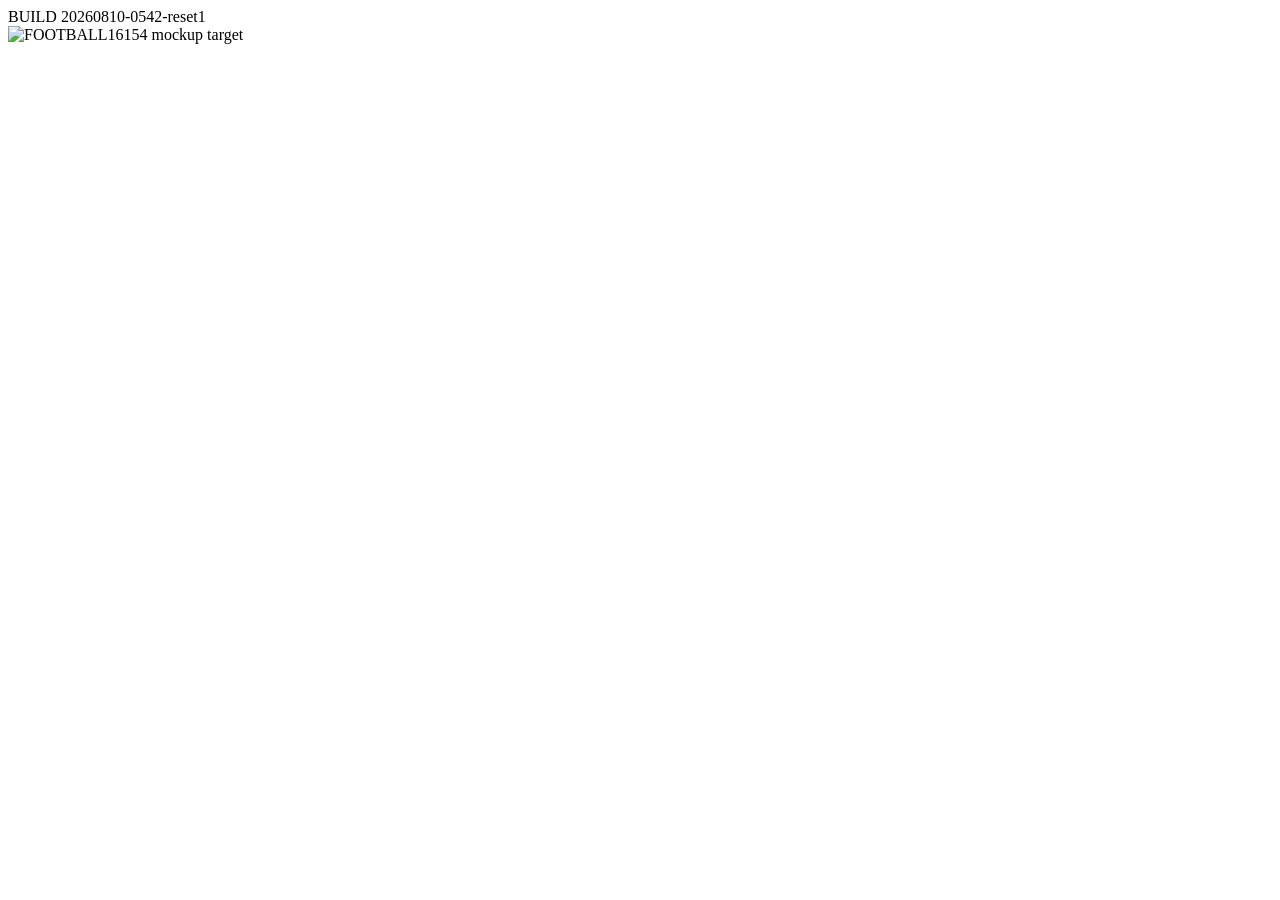
==== cache-reset.html @ fe704882 "Add files via upload" ====
<!doctype html>
<html lang="it">
<head><meta charset="utf-8"><meta name="viewport" content="width=device-width,initial-scale=1"><title>FOOTBALL16154 Cache Reset</title>
<style>
body{margin:0;background:#050505;color:#f1f1f1;font-family:system-ui;display:grid;place-items:center;min-height:100vh;padding:24px;text-align:center}
.card{max-width:480px;border:1px solid #e7a71a;border-radius:14px;padding:22px;background:#0b0b0c}
b{color:#e7a71a}small{display:block;color:#999;margin-top:10px}
</style></head>
<body><div class="card"><b>FOOTBALL16154</b><h2>Reset cache in corso…</h2><p id="status">Rimozione Service Worker e cache precedenti.</p><small>Build 20260810-0542-reset1</small></div>
<script>
(async()=>{
 let msgs=[];
 try {
   if('serviceWorker' in navigator){
     const regs=await navigator.serviceWorker.getRegistrations();
     for(const r of regs){ await r.unregister(); }
     msgs.push('Service Worker rimossi: '+regs.length);
   }
   if('caches' in window){
     const keys=await caches.keys();
     for(const k of keys){ await caches.delete(k); }
     msgs.push('Cache eliminate: '+keys.length);
   }
   localStorage.clear();
   sessionStorage.clear();
   document.getElementById('status').textContent=msgs.join(' · ')+' · Apertura nuova build…';
   setTimeout(()=>location.replace('./index.html?build=20260810-0542-reset1&nocache='+Date.now()),900);
 }catch(e){
   document.getElementById('status').textContent='Reset parziale: '+e.message+'. Apri comunque index.html?build=20260810-0542-reset1';
 }
})();
</script></body></html>
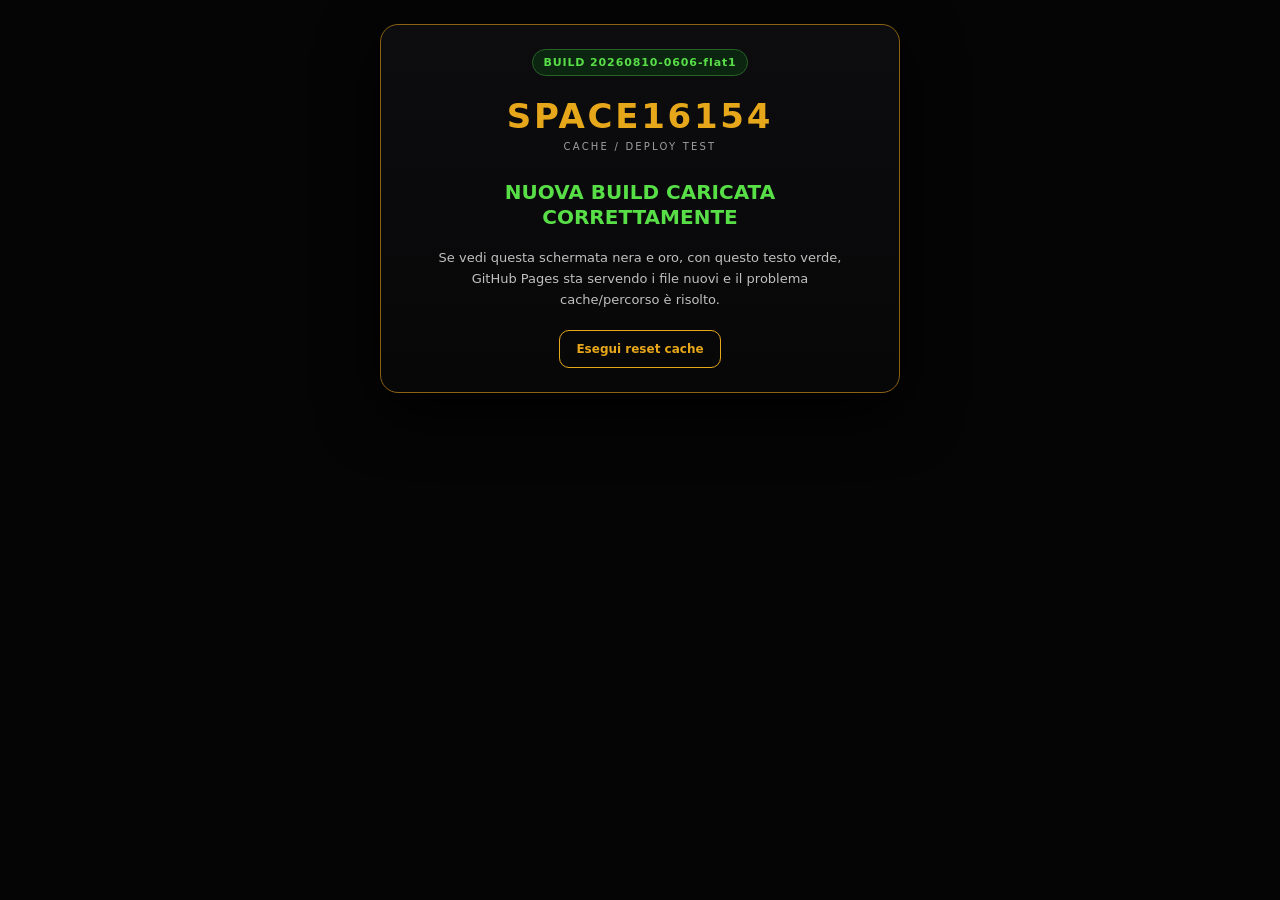
==== commit c38a2c9f: "Add files via upload" ====
--- a/cache-reset.html
+++ b/cache-reset.html
@@ -1,32 +1,41 @@
 <!doctype html>
 <html lang="it">
-<head><meta charset="utf-8"><meta name="viewport" content="width=device-width,initial-scale=1"><title>FOOTBALL16154 Cache Reset</title>
+<head>
+<meta charset="utf-8">
+<meta name="viewport" content="width=device-width,initial-scale=1">
+<title>SPACE16154 Cache Reset</title>
 <style>
-body{margin:0;background:#050505;color:#f1f1f1;font-family:system-ui;display:grid;place-items:center;min-height:100vh;padding:24px;text-align:center}
-.card{max-width:480px;border:1px solid #e7a71a;border-radius:14px;padding:22px;background:#0b0b0c}
-b{color:#e7a71a}small{display:block;color:#999;margin-top:10px}
-</style></head>
-<body><div class="card"><b>FOOTBALL16154</b><h2>Reset cache in corso…</h2><p id="status">Rimozione Service Worker e cache precedenti.</p><small>Build 20260810-0542-reset1</small></div>
+html,body{margin:0;min-height:100%;background:#050505;color:#f3f3f3;font-family:system-ui}
+body{display:grid;place-items:center;padding:24px;text-align:center}
+.card{max-width:480px;border:1px solid #e7a71a;border-radius:16px;padding:22px;background:#0b0b0c}
+b{color:#e7a71a}p{color:#bbb;line-height:1.5}small{display:block;color:#58df48;margin-top:10px}
+</style>
+</head>
+<body>
+<div class="card">
+  <b>SPACE16154</b>
+  <h2>Reset cache</h2>
+  <p id="status">Pulizia in corso…</p>
+  <small>BUILD 20260810-0606-flat1</small>
+</div>
 <script>
 (async()=>{
- let msgs=[];
- try {
-   if('serviceWorker' in navigator){
-     const regs=await navigator.serviceWorker.getRegistrations();
-     for(const r of regs){ await r.unregister(); }
-     msgs.push('Service Worker rimossi: '+regs.length);
-   }
-   if('caches' in window){
-     const keys=await caches.keys();
-     for(const k of keys){ await caches.delete(k); }
-     msgs.push('Cache eliminate: '+keys.length);
-   }
-   localStorage.clear();
-   sessionStorage.clear();
-   document.getElementById('status').textContent=msgs.join(' · ')+' · Apertura nuova build…';
-   setTimeout(()=>location.replace('./index.html?build=20260810-0542-reset1&nocache='+Date.now()),900);
- }catch(e){
-   document.getElementById('status').textContent='Reset parziale: '+e.message+'. Apri comunque index.html?build=20260810-0542-reset1';
- }
+  try{
+    if('serviceWorker' in navigator){
+      const regs=await navigator.serviceWorker.getRegistrations();
+      for(const r of regs) await r.unregister();
+    }
+    if('caches' in window){
+      const keys=await caches.keys();
+      for(const k of keys) await caches.delete(k);
+    }
+    localStorage.clear(); sessionStorage.clear();
+    document.getElementById('status').textContent='Pulizia completata. Apro la nuova build…';
+    setTimeout(()=>location.replace('index.html?b=20260810-0606-flat1&t='+Date.now()),800);
+  }catch(e){
+    document.getElementById('status').textContent='Errore reset: '+e.message;
+  }
 })();
-</script></body></html>+</script>
+</body>
+</html>
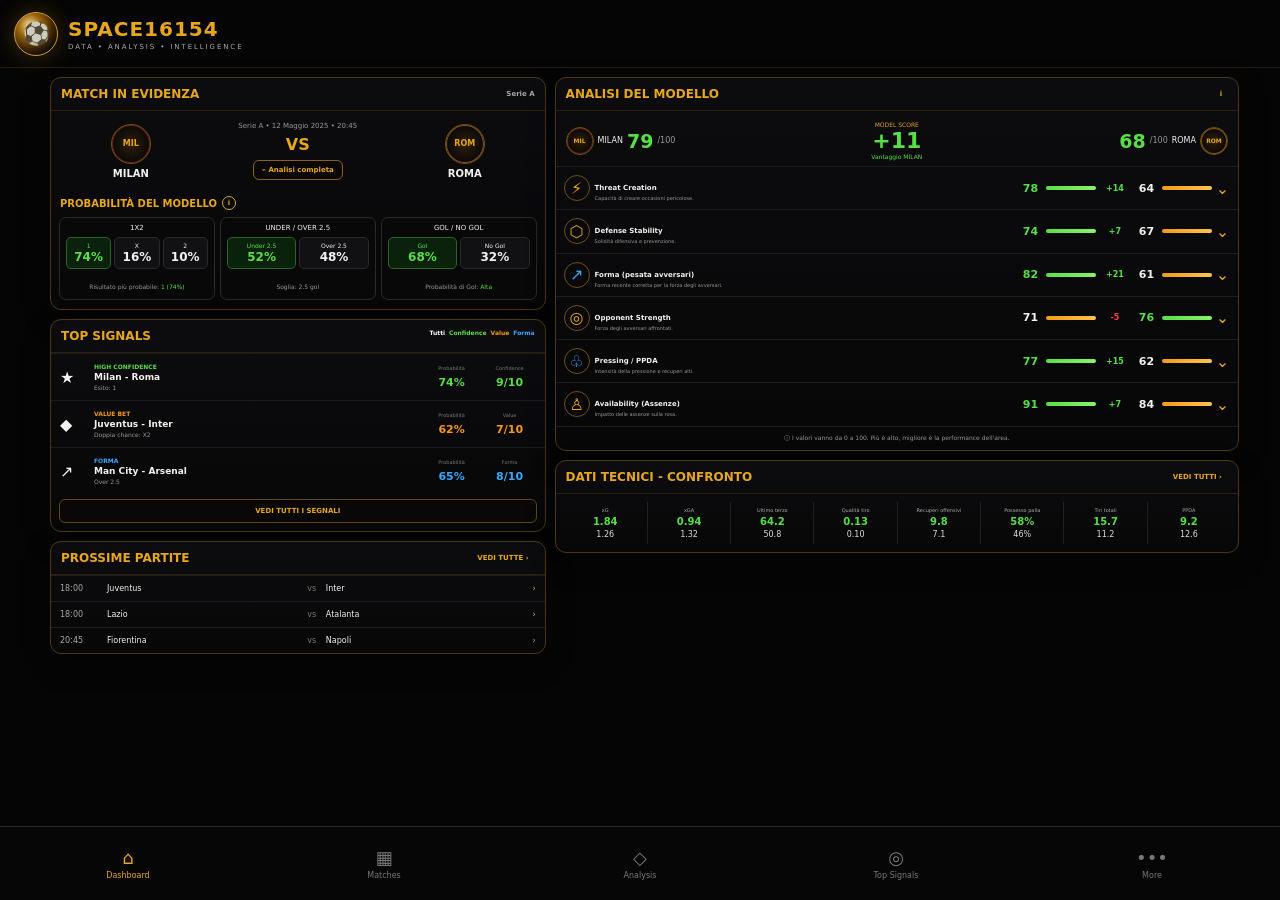
==== commit d267d31b: "Add files via upload" ====
--- a/cache-reset.html
+++ b/cache-reset.html
@@ -1,41 +1,7 @@
 <!doctype html>
-<html lang="it">
-<head>
-<meta charset="utf-8">
-<meta name="viewport" content="width=device-width,initial-scale=1">
-<title>SPACE16154 Cache Reset</title>
-<style>
-html,body{margin:0;min-height:100%;background:#050505;color:#f3f3f3;font-family:system-ui}
-body{display:grid;place-items:center;padding:24px;text-align:center}
-.card{max-width:480px;border:1px solid #e7a71a;border-radius:16px;padding:22px;background:#0b0b0c}
-b{color:#e7a71a}p{color:#bbb;line-height:1.5}small{display:block;color:#58df48;margin-top:10px}
-</style>
-</head>
-<body>
-<div class="card">
-  <b>SPACE16154</b>
-  <h2>Reset cache</h2>
-  <p id="status">Pulizia in corso…</p>
-  <small>BUILD 20260810-0606-flat1</small>
-</div>
-<script>
-(async()=>{
-  try{
-    if('serviceWorker' in navigator){
-      const regs=await navigator.serviceWorker.getRegistrations();
-      for(const r of regs) await r.unregister();
-    }
-    if('caches' in window){
-      const keys=await caches.keys();
-      for(const k of keys) await caches.delete(k);
-    }
-    localStorage.clear(); sessionStorage.clear();
-    document.getElementById('status').textContent='Pulizia completata. Apro la nuova build…';
-    setTimeout(()=>location.replace('index.html?b=20260810-0606-flat1&t='+Date.now()),800);
-  }catch(e){
-    document.getElementById('status').textContent='Errore reset: '+e.message;
-  }
-})();
-</script>
-</body>
-</html>
+<html lang="it"><head><meta charset="utf-8"><meta name="viewport" content="width=device-width,initial-scale=1">
+<title>SPACE16154 Reset</title><style>
+body{margin:0;background:#050505;color:#f3f3f3;font-family:system-ui;display:grid;place-items:center;min-height:100vh;text-align:center;padding:24px}
+.card{max-width:460px;border:1px solid #e7a71a;border-radius:14px;background:#0b0b0c;padding:22px}b{color:#e7a71a}
+</style></head><body><div class="card"><b>SPACE16154</b><h2>Reset cache</h2><p id="s">Pulizia…</p></div>
+<script>(async()=>{try{if('serviceWorker'in navigator){const r=await navigator.serviceWorker.getRegistrations();for(const x of r)await x.unregister()}if('caches'in window){const k=await caches.keys();for(const x of k)await caches.delete(x)}document.getElementById('s').textContent='Completato. Apro la dashboard…';setTimeout(()=>location.replace('index.html?b=20260810-0615-dashboard2&t='+Date.now()),700)}catch(e){document.getElementById('s').textContent=e.message}})()</script></body></html>
